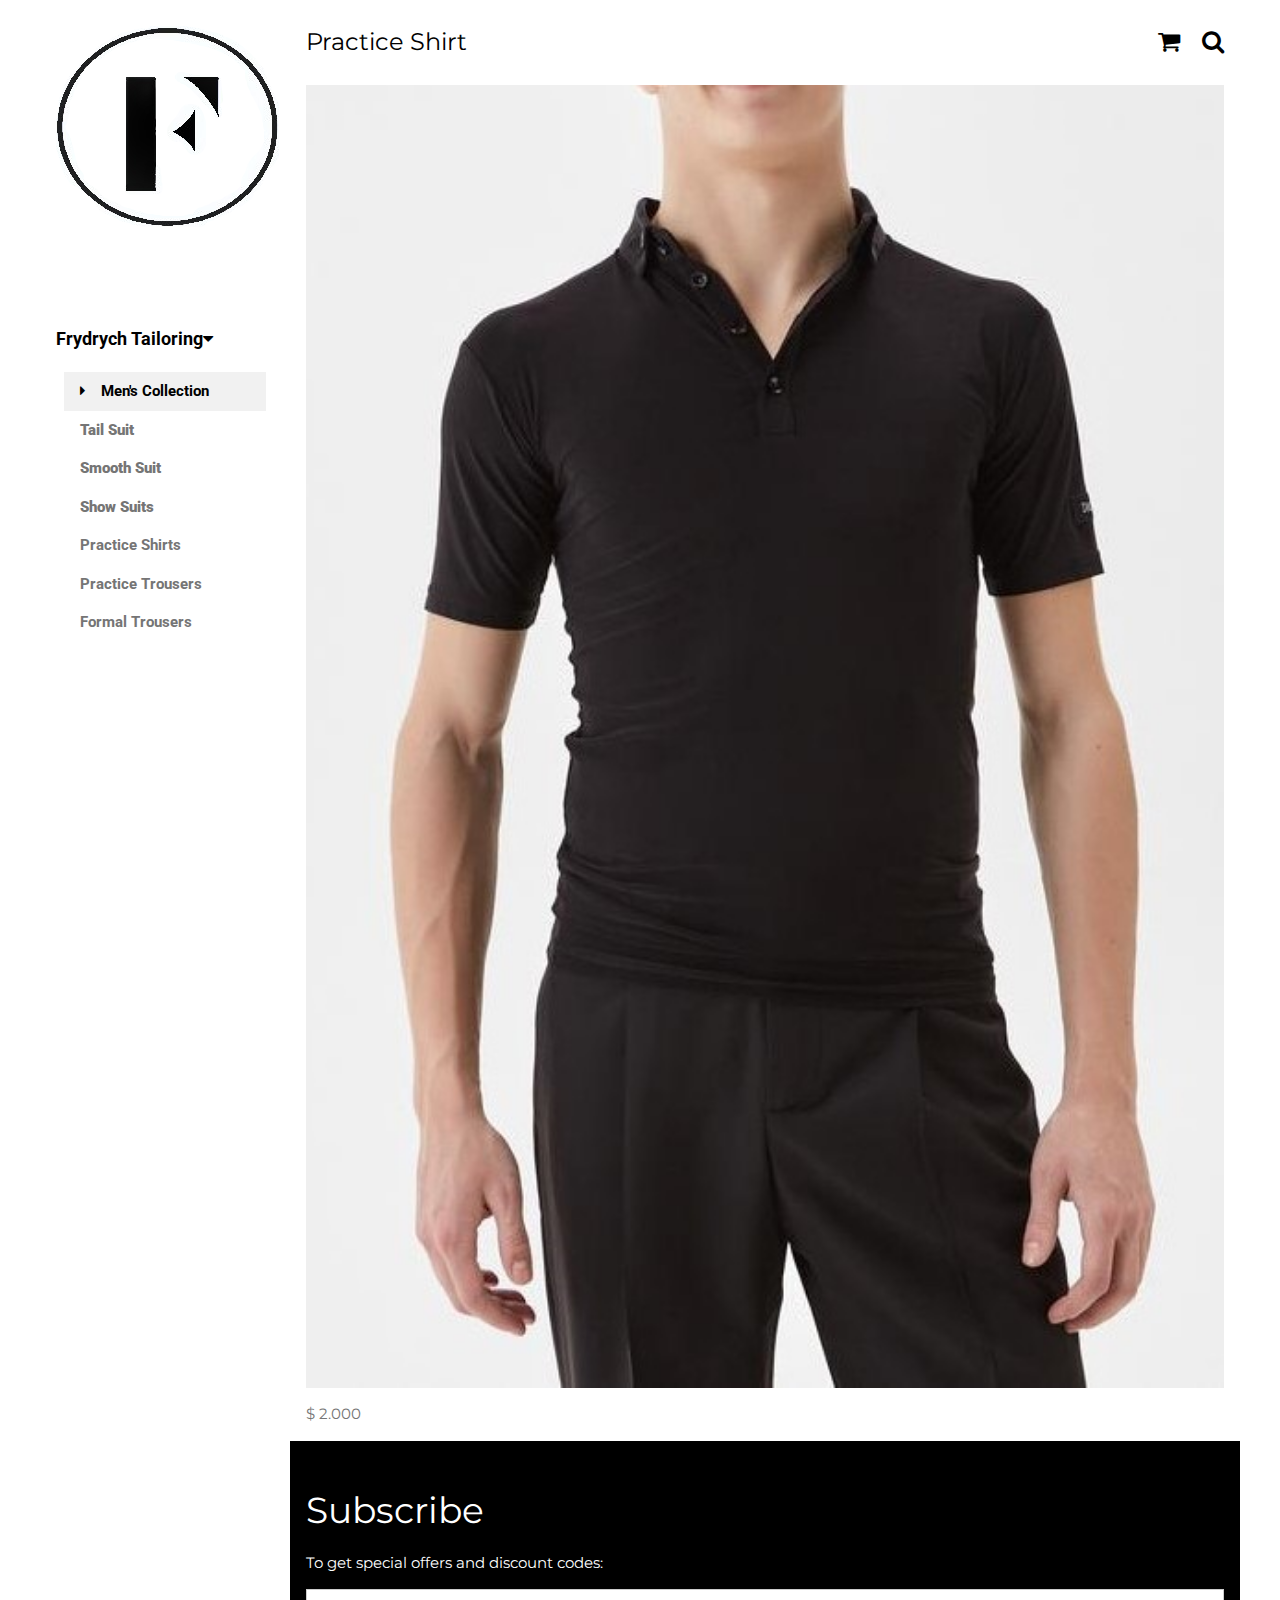
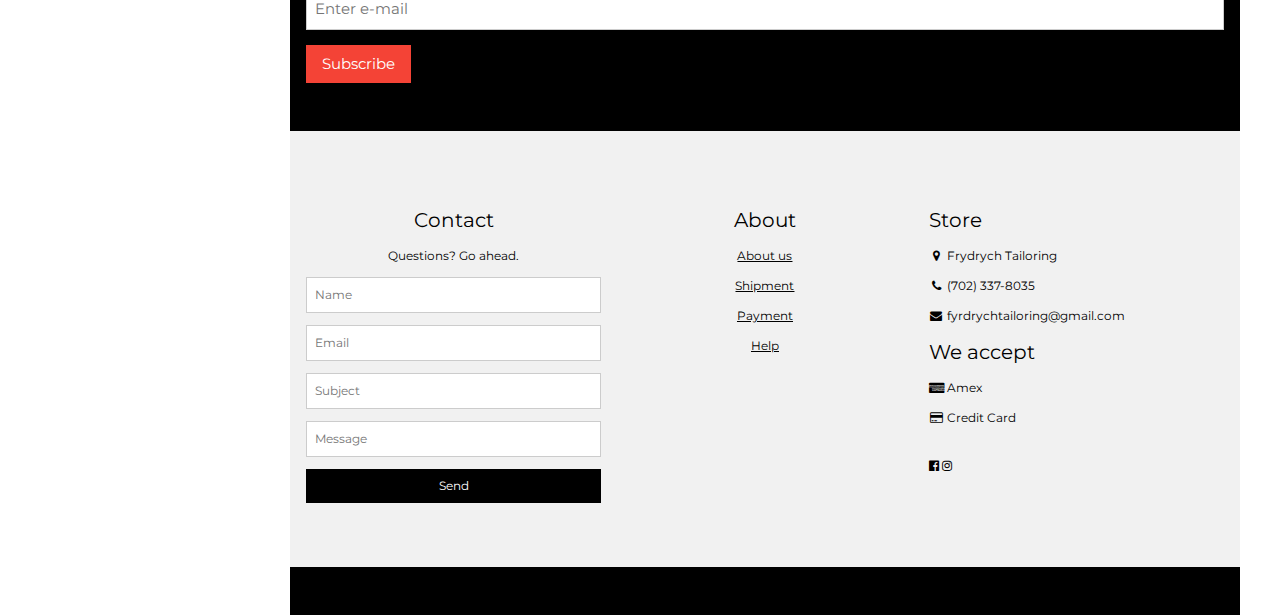
==== practiceshirt.html @ 4a770610 "everything from atom" ====
<!DOCTYPE html>
<html>
<title>Tail Suits</title>
<meta charset="UTF-8">
<meta name="viewport" content="width=device-width, initial-scale=1">
<link rel="stylesheet" href="https://www.w3schools.com/w3css/4/w3.css">
<link rel="stylesheet" href="https://fonts.googleapis.com/css?family=Roboto">
<link rel="stylesheet" href="https://fonts.googleapis.com/css?family=Montserrat">
<link rel="stylesheet" href="https://cdnjs.cloudflare.com/ajax/libs/font-awesome/4.7.0/css/font-awesome.min.css">
<style>
.w3-sidebar a {font-family: "Roboto", sans-serif}
body,h1,h2,h3,h4,h5,h6,.w3-wide {font-family: "Montserrat", sans-serif;}
</style>
<body class="w3-content" style="max-width:1200px">

<!-- Sidebar/menu -->
<nav class="w3-sidebar w3-bar-block w3-white w3-collapse w3-top" style="z-index:3;width:250px" id="mySidebar">
  <div class="w3-container w3-display-container w3-padding-16">
    <i onclick="w3_close()" class="fa fa-remove w3-hide-large w3-button w3-display-topright"></i>
    <h3 class="w3-wide"><b> <img src="frydrych2/f logo (1).png" alt=""> </b></h3>
  </div>
  <div class="w3-padding-64 w3-large w3-text-grey" style="font-weight:bold">
    <a onclick="myAccFunc()" href="javascript:void(0)" class="w3-button w3-block w3-white w3-left-align" id="myBtn">
      Frydrych Tailoring<i class="fa fa-caret-down"></i>
    </a>
    <div id="demoAcc" class="w3-bar-block w3-hide w3-padding-large w3-medium">
      <a href="#" class="w3-bar-item w3-button w3-light-grey"><i class="fa fa-caret-right w3-margin-right"></i>Men's Collection</a>
      <a href="tailsuit.html" class="w3-bar-item w3-button"> <strong>Tail Suit</strong> </a>
      <a href="smoothsuit.html" class="w3-bar-item w3-button"> <strong>Smooth Suit</strong> </a>
      <a href="showsuit.html" class="w3-bar-item w3-button"> <strong>Show Suits</strong> </a>
      <a href="practiceshirt.html" class="w3-bar-item w3-button">Practice Shirts</a>
      <a href="practicetrousers.html" class="w3-bar-item w3-button">Practice Trousers</a>
      <a href="formaltrousers.html" class="w3-bar-item w3-button">Formal Trousers</a>

    </div>
  </div>
</nav>

<!-- Top menu on small screens -->
<!-- Top menu on small screens -->
<header class="w3-bar w3-top w3-hide-large w3-black w3-xlarge">
  <div class="w3-bar-item w3-padding-24 w3-wide">LOGO</div>
  <a href="javascript:void(0)" class="w3-bar-item w3-button w3-padding-24 w3-right" onclick="w3_open()"><i class="fa fa-bars"></i></a>
</header>

<!-- Overlay effect when opening sidebar on small screens -->
<div class="w3-overlay w3-hide-large" onclick="w3_close()" style="cursor:pointer" title="close side menu" id="myOverlay"></div>

<!-- !PAGE CONTENT! -->
<div class="w3-main" style="margin-left:250px">

  <!-- Push down content on small screens -->
  <div class="w3-hide-large" style="margin-top:83px"></div>

  <!-- Top header -->
  <header class="w3-container w3-xlarge">
    <p class="w3-left">Practice Shirt</p>
    <p class="w3-right">
      <i class="fa fa-shopping-cart w3-margin-right"></i>
      <i class="fa fa-search"></i>
    </p>
  </header>

  <!-- Image header -->
  <div class="w3-display-container w3-container">
    <img src="frydrych2\mens practice shirt.png" alt="Jeans" style="width:100%">
    <div class="w3-display-topleft w3-text-white" style="padding:24px 48px">


    </div>
  </div>

  <div class="w3-container w3-text-grey" id="jeans">
    <p>$ 2.000</p>
  </div>


  <!-- Subscribe section -->
  <div class="w3-container w3-black w3-padding-32">
    <h1>Subscribe</h1>
    <p>To get special offers and discount codes:</p>
    <p><input class="w3-input w3-border" type="text" placeholder="Enter e-mail" style="width:100%"></p>
    <button type="button" class="w3-button w3-red w3-margin-bottom">Subscribe</button>
  </div>

  <!-- Footer -->
  <footer class="w3-padding-64 w3-light-grey w3-small w3-center" id="footer">
    <div class="w3-row-padding">
      <div class="w3-col s4">
        <h4>Contact</h4>
        <p>Questions? Go ahead.</p>
        <form action="/action_page.php" target="_blank">
          <p><input class="w3-input w3-border" type="text" placeholder="Name" name="Name" required></p>
          <p><input class="w3-input w3-border" type="text" placeholder="Email" name="Email" required></p>
          <p><input class="w3-input w3-border" type="text" placeholder="Subject" name="Subject" required></p>
          <p><input class="w3-input w3-border" type="text" placeholder="Message" name="Message" required></p>
          <button type="submit" class="w3-button w3-block w3-black">Send</button>
        </form>
      </div>

      <div class="w3-col s4">
        <h4>About</h4>
        <p><a href="#">About us</a></p>
        <p><a href="#">Shipment</a></p>
        <p><a href="#">Payment</a></p>
        <p><a href="#">Help</a></p>
      </div>

      <div class="w3-col s4 w3-justify">
        <h4>Store</h4>
        <p><i class="fa fa-fw fa-map-marker"></i> Frydrych Tailoring</p>
        <p><i class="fa fa-fw fa-phone"></i> (702) 337-8035</p>
        <p><i class="fa fa-fw fa-envelope"></i> fyrdrychtailoring@gmail.com</p>
        <h4>We accept</h4>
        <p><i class="fa fa-fw fa-cc-amex"></i> Amex</p>
        <p><i class="fa fa-fw fa-credit-card"></i> Credit Card</p>
        <br>
        <a href="https://www.facebook.com/TailorFrydrych"><i class="fa fa-facebook-official w3-hover-opacity"></i></a>
        <a href="https://www.instagram.com/frydrych_tailor/"><i class="fa fa-instagram w3-hover-opacity"></i></a>
      </div>
    </div>
  </footer>

  <div class="w3-black w3-center w3-padding-24"><a href="https://www.w3schools.com/w3css/default.asp" title="W3.CSS" target="_blank" class="w3-hover-opacity"></a></div>

  <!-- End page content -->
</div>

<!-- Newsletter Modal -->
<div id="newsletter" class="w3-modal">
  <div class="w3-modal-content w3-animate-zoom" style="padding:32px">
    <div class="w3-container w3-white w3-center">
      <i onclick="document.getElementById('newsletter').style.display='none'" class="fa fa-remove w3-right w3-button w3-transparent w3-xxlarge"></i>
      <h2 class="w3-wide">NEWSLETTER</h2>
      <p>Join our mailing list to receive updates on new arrivals and special offers.</p>
      <p><input class="w3-input w3-border" type="text" placeholder="Enter e-mail"></p>
      <button type="button" class="w3-button w3-padding-large w3-red w3-margin-bottom" onclick="document.getElementById('newsletter').style.display='none'">Subscribe</button>
    </div>
  </div>
</div>

<script>
// Accordion
function myAccFunc() {
  var x = document.getElementById("demoAcc");
  if (x.className.indexOf("w3-show") == -1) {
    x.className += " w3-show";
  } else {
    x.className = x.className.replace(" w3-show", "");
  }
}

// Click on the "Jeans" link on page load to open the accordion for demo purposes
document.getElementById("myBtn").click();


// Open and close sidebar
function w3_open() {
  document.getElementById("mySidebar").style.display = "block";
  document.getElementById("myOverlay").style.display = "block";
}

function w3_close() {
  document.getElementById("mySidebar").style.display = "none";
  document.getElementById("myOverlay").style.display = "none";
}
</script>

</body>
</html>
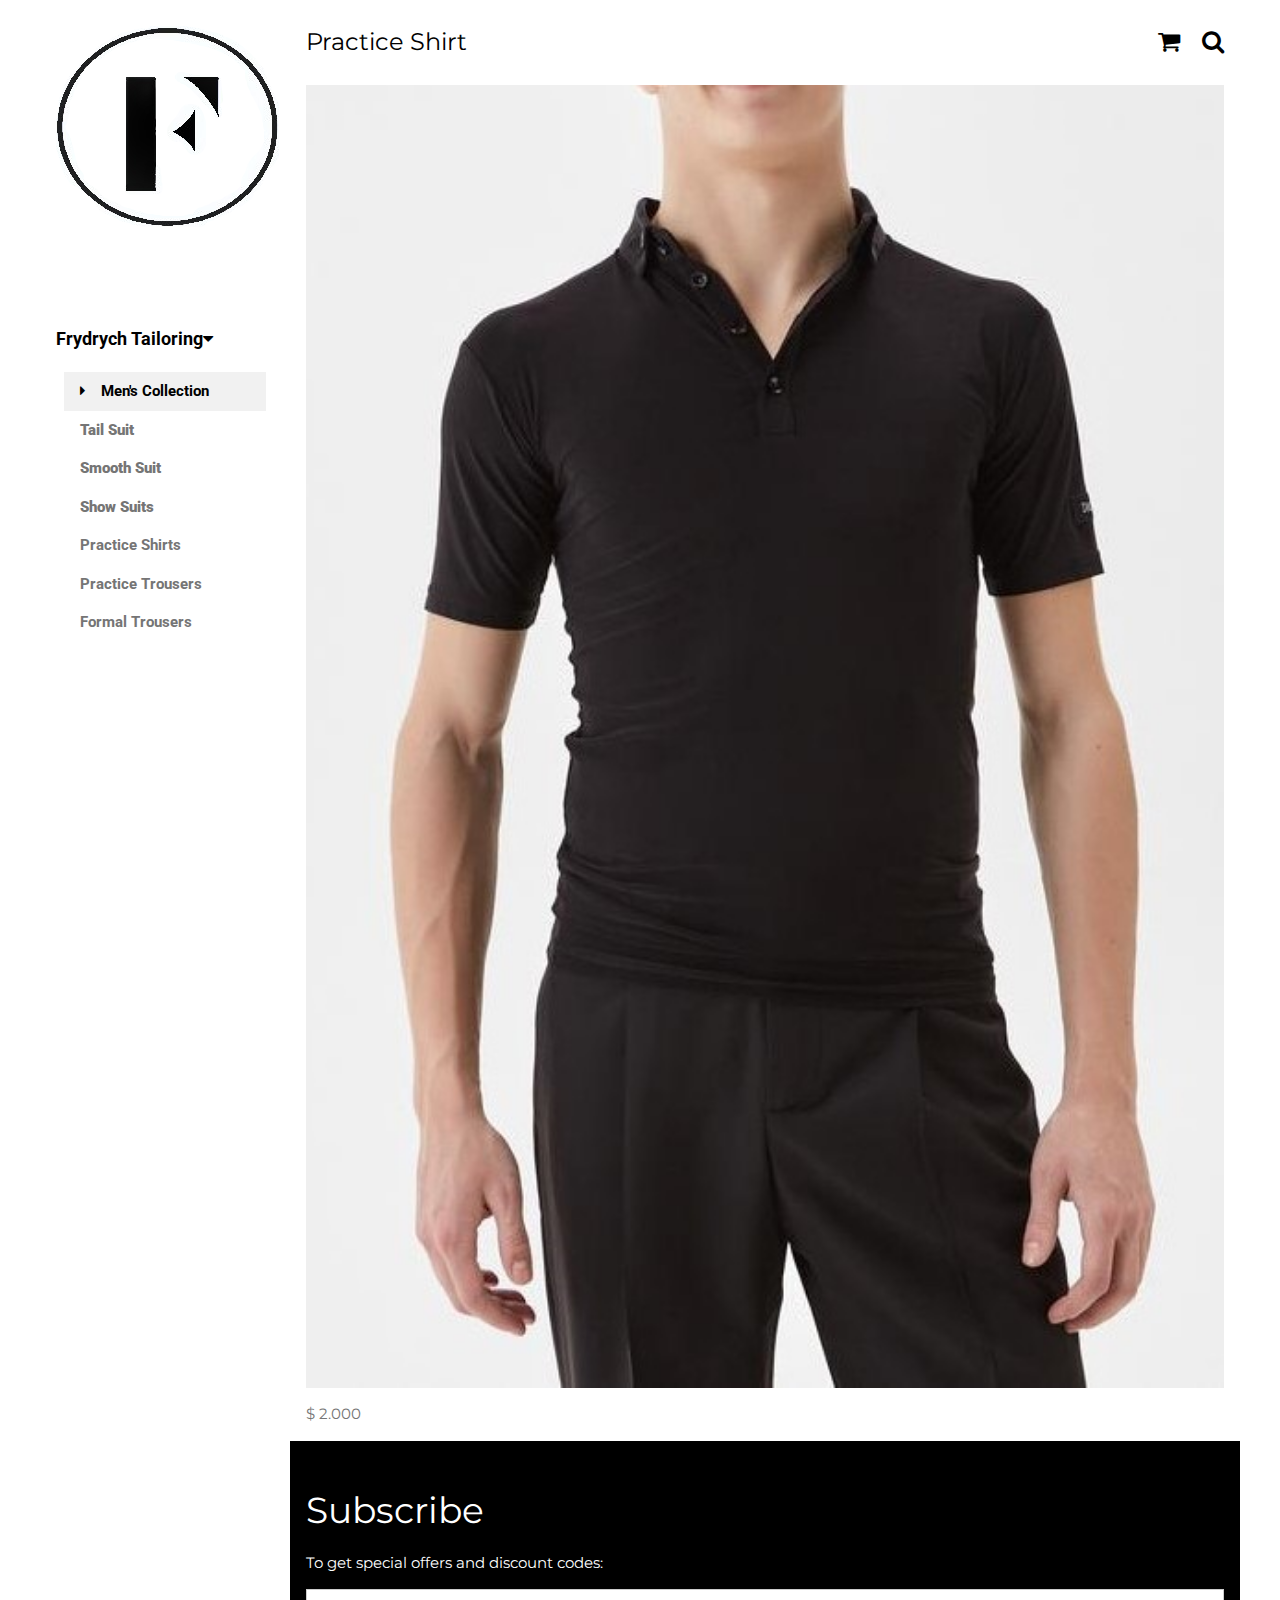
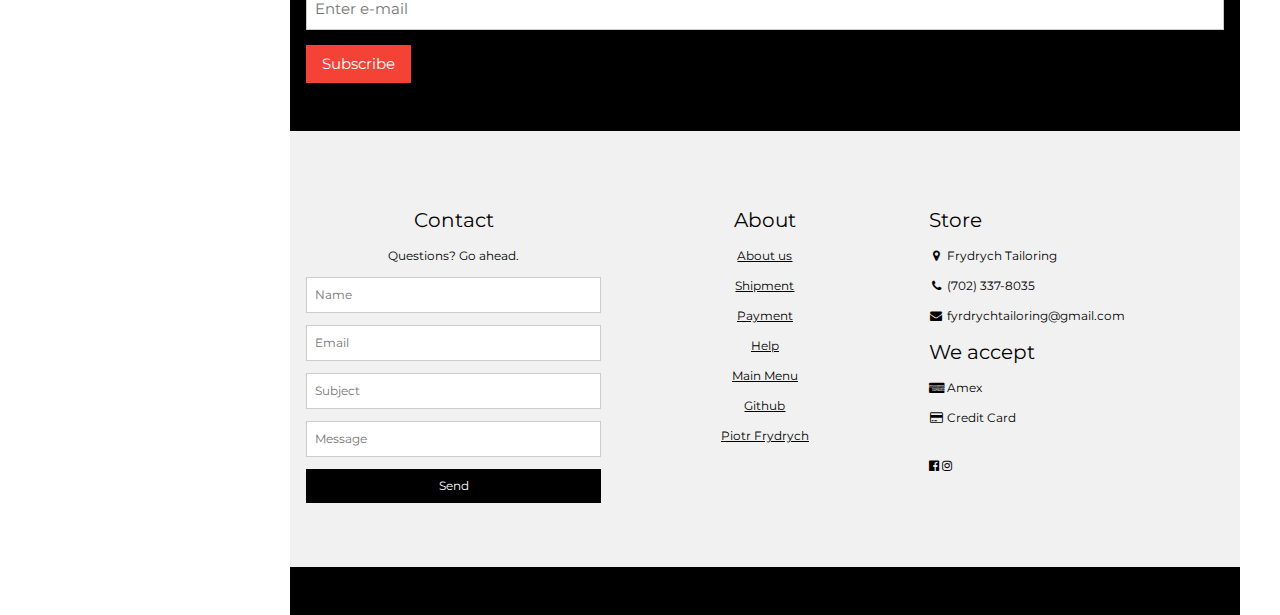
==== commit a20cdaa0: "Added Github link and links to other pages" ====
--- a/practiceshirt.html
+++ b/practiceshirt.html
@@ -39,7 +39,7 @@
 <!-- Top menu on small screens -->
 <!-- Top menu on small screens -->
 <header class="w3-bar w3-top w3-hide-large w3-black w3-xlarge">
-  <div class="w3-bar-item w3-padding-24 w3-wide">LOGO</div>
+  <div class="w3-bar-item w3-padding-24 w3-wide"><img src="frydrych2/f logo inverted.png" width="70px" alt=""></div>
   <a href="javascript:void(0)" class="w3-bar-item w3-button w3-padding-24 w3-right" onclick="w3_open()"><i class="fa fa-bars"></i></a>
 </header>
 
@@ -104,6 +104,9 @@
         <p><a href="#">Shipment</a></p>
         <p><a href="#">Payment</a></p>
         <p><a href="#">Help</a></p>
+        <p><a href="random2-2.html">Main Menu</a></p>
+        <p><a href="https://github.com/robertmcshinsky/frydrych.git">Github</a></p>
+        <p><a href="random2.html">Piotr Frydrych</a></p>
       </div>
 
       <div class="w3-col s4 w3-justify">
